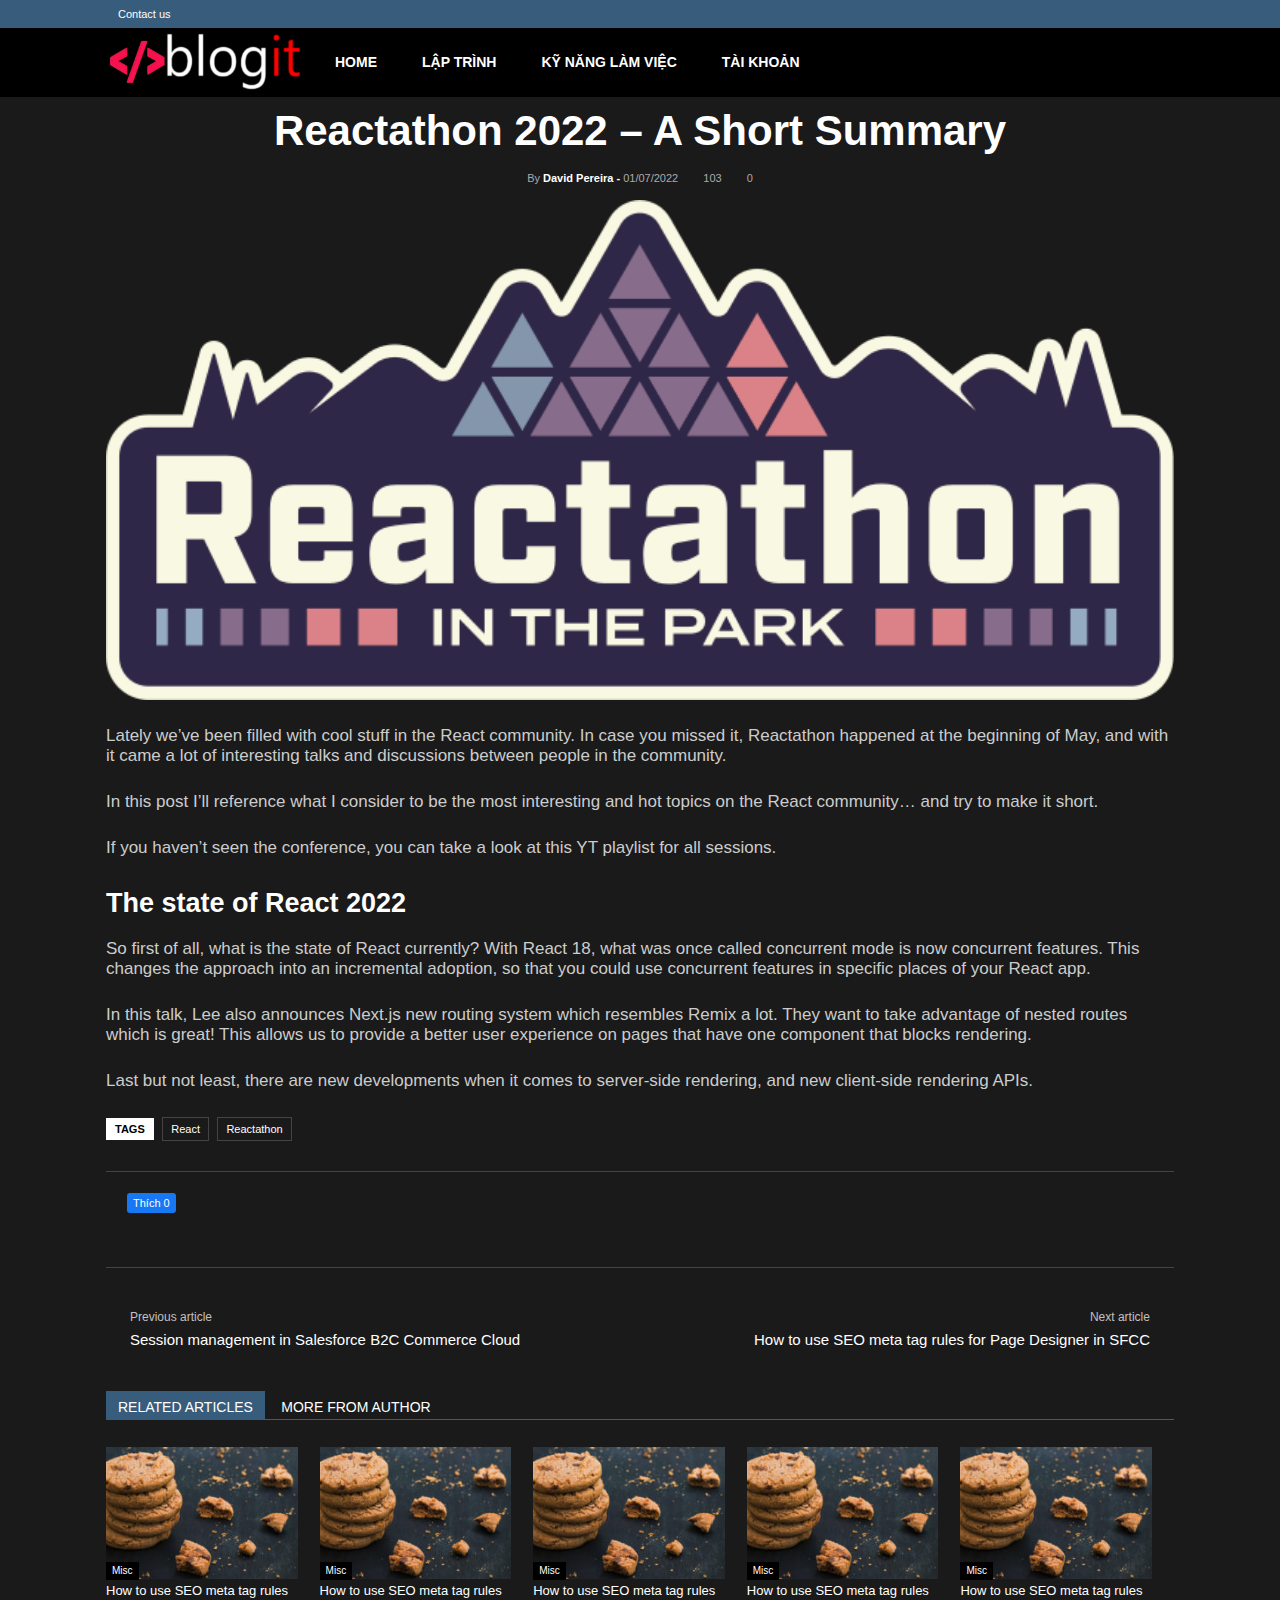
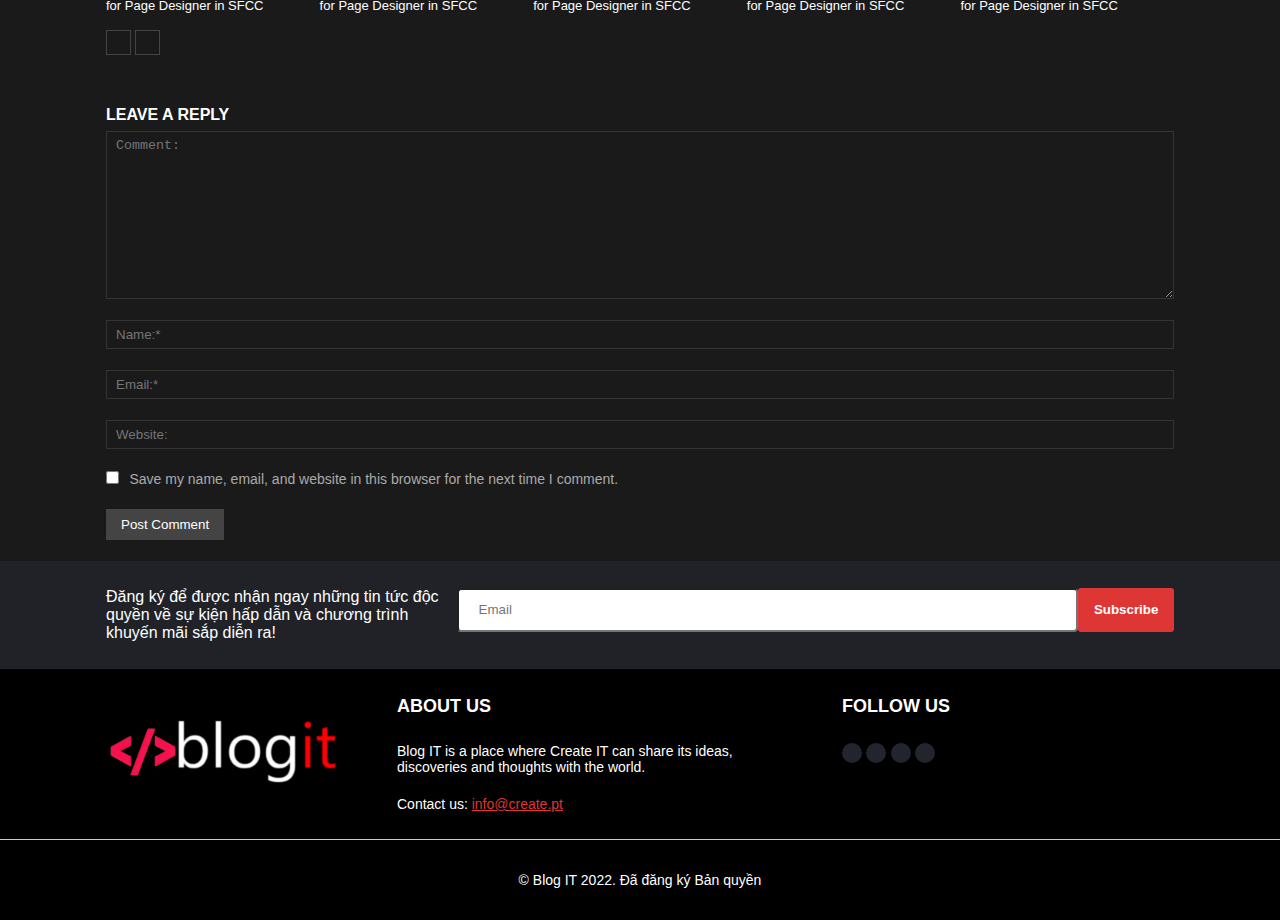
==== blog.html @ 90be347f "add tim kiem page" ====
<!DOCTYPE html>
<html lang="en">

<head>
    <meta charset="UTF-8">
    <meta http-equiv="X-UA-Compatible" content="IE=edge">
    <meta name="viewport" content="width=device-width, initial-scale=1.0">
    <link rel="stylesheet" href="https://cdnjs.cloudflare.com/ajax/libs/font-awesome/6.2.0/css/all.min.css"
        integrity="sha512-xh6O/CkQoPOWDdYTDqeRdPCVd1SpvCA9XXcUnZS2FmJNp1coAFzvtCN9BmamE+4aHK8yyUHUSCcJHgXloTyT2A=="
        crossorigin="anonymous" referrerpolicy="no-referrer" />
    <link rel="stylesheet" href="./assets/css/main.css">
    <link rel="stylesheet" href="./assets/css/blog.css">
    <link rel="shortcut icon" href="./assets/images/logo.ico" type="image/x-icon">
    <script defer src="./assets/js/main.js"></script>
    <title>Search</title>
</head>

<body id="body">
    <header id="header">
        <div class="header-top">
            <a class="header-top__link" href="/lienhe.html">Contact us</a>
            <div class="header-top-wrapper">
                <a href="#"><i class="header-top__link fa-brands fa-facebook"></i></a>
                <a href="#"><i class="header-top__link fa-brands fa-linkedin"></i></a>
                <a href="#"><i class="header-top__link fa-brands fa-twitter"></i></a>
                <a href="#"><i class="header-top__link fa-brands fa-youtube"></i></a>
            </div>
        </div>

        <div class="header__nav-wraper">
            <div class="header-brand">

            </div>
            <nav class="header__nav">
                <ul class="nav__list">
                    <a href="#"><img src="./assets/images/logo-blogit.jpg" alt="logo" width="195px" height="67px"
                            class="nav__img"></a>
                    <li class="nav__item"><a class="nav__item-link" href="/trangchu.html">HOME</a>
                    </li>
                    <li class="nav__item dropdown"><a class="nav__item-link" href="#">LẬP TRÌNH <span><i
                                    class="fa-solid fa-chevron-down"></i></span></a>
                        <ul class="nav__item-dropdown">
                            <li class="dropdown-item"><a href="#">Al Machine Learning</a></li>
                            <li class="dropdown-item"><a href="#">Frontend</a></li>
                            <li class="dropdown-item"><a href="#">Backend</a></li>
                            <li class="dropdown-item"><a href="#">Fullstack</a></li>
                        </ul>
                    </li>
                    <li class="nav__item dropdown"><a class="nav__item-link" href="#">KỸ NĂNG LÀM VIỆC <span><i
                                    class="fa-solid fa-chevron-down"></i></span></a>
                        <ul class="nav__item-dropdown">
                            <li class="dropdown-item"><a href="#">Kinh nghiệm phỏng vấn</a></li>
                            <li class="dropdown-item"><a href="#">Chuẩn hóa CV IT</a></li>
                            <li class="dropdown-item"><a href="#">Đàm phán lương thưởng</a></li>
                            <li class="dropdown-item"><a href="#">Cẩm nang tuyển dụng</a></li>
                        </ul>
                    </li>
                    <li class="nav__item dropdown"><a class="nav__item-link" href="#">TÀI KHOẢN <span><i
                                    class="fa-solid fa-chevron-down"></i></span></a>
                        <ul class="nav__item-dropdown">
                            <li class="dropdown-item"><a href="/dangnhap.html">Đăng nhập</a></li>
                            <li class="dropdown-item"><a href="/dangky.html">Đăng ký</a></li>
                        </ul>
                    </li>
                </ul>

                <button class="nav__btn-search" id="nav__btn-search"><i class="fa-solid fa-magnifying-glass"></i>
                    <div class="btn-search--click center" id="btn-search--click"><input type="text"><a
                            href="">Search</a></div>
                </button>
            </nav>
        </div>
    </header>
    <main id="main">
        <article id="article">
            <section class="section-content">
                <h1 class="section__heading--1">Reactathon 2022 – A Short Summary</h1>
                <div class="section-content-info">
                    <span>By <b>David Pereira - </b></span>
                    <span>01/07/2022 </span>
                    <span><i class="fa-solid fa-eye"></i>103 </span>
                    <span><i class="fa-regular fa-comment"></i> 0</span>
                </div>

                <img src="./assets/images/blog/reactathon-nav-logo.png" alt="" class="section-content__img">

                <p class="section__p">Lately we’ve been filled with cool stuff in the React community. In case you
                    missed it, Reactathon
                    happened at the beginning of May, and with it came a lot of interesting talks and discussions
                    between people in the community.</p>
                <p class="section__p">In this post I’ll reference what I consider to be the most interesting and hot
                    topics on the React
                    community… and try to make it short.</p>
                <p class="section__p">If you haven’t seen the conference, you can take a look at this YT playlist for
                    all sessions.</p>
                <h2 class="section__heading--2">The state of React 2022</h2>
                <p class="section__p">So first of all, what is the state of React currently? With React 18, what was
                    once called concurrent
                    mode is now concurrent features. This changes the approach into an incremental adoption, so that you
                    could use concurrent features in specific places of your React app.</p>
                <p class="section__p">In this talk, Lee also announces Next.js new routing system which resembles Remix
                    a lot. They want to
                    take advantage of nested routes which is great! This allows us to provide a better user experience
                    on pages that have one component that blocks rendering.</p>
                <p class="section__p">Last but not least, there are new developments when it comes to server-side
                    rendering, and new
                    client-side rendering APIs.</p>
                <div class="section-tags">
                    <span>TAGS</span>
                    <a href="#">React</a>
                    <a href="#">Reactathon</a>
                </div>

                <div class="section-socials">
                    <button class="section-socials__btn-like"><i class="fa-solid fa-thumbs-up"></i> Thích 0</button>
                    <div class="socials-wrapper">
                        <a style="background-color: #516eab;" href="#"><i class="fa-brands fa-facebook-f"></i></a>
                        <a style="background-color: #29c5f6;" href="#"><i class="fa-brands fa-twitter"></i></a>
                        <a style="background-color: #0266a0;" href="#"><i class="fa-brands fa-linkedin"></i></a>
                        <a style="background-color: #7bbf6a;" href="#"><i class="fa-brands fa-whatsapp"></i></a>
                    </div>
                </div>

                <div class="section-pre-next-article">
                    <div class="pre-article">
                        <p>Previous article</p>
                        <a href="#">Session management in Salesforce B2C Commerce Cloud</a>
                    </div>
                    <div class="next-article">
                        <p>Next article</p>
                        <a href="#">How to use SEO meta tag rules for Page Designer in SFCC</a>
                    </div>
                </div>
            </section>

            <section class="section-related">
                <div class="section-related-head">
                    <h4 class="section-related__heading section-related__heading--active ">RELATED ARTICLES</h4>
                    <h4 class="section-related__heading">MORE FROM AUTHOR</h4>
                </div>
                <div class="section-related-wrapper">
                    <a href="#" class="section-related__link">
                        <div class="section-related-img-wrapper">
                            <img src="./assets/images/blog/cookies-deaktivieren.jpg" alt="" height="" width="100%">
                            <span>Misc</span>
                        </div>
                        <p href="#">How to use SEO meta tag rules for Page Designer in SFCC</p>
                    </a>
                    <a href="#" class="section-related__link">
                        <div class="section-related-img-wrapper">
                            <img src="./assets/images/blog/cookies-deaktivieren.jpg" alt="" height="" width="100%">
                            <span>Misc</span>
                        </div>
                        <p href="#">How to use SEO meta tag rules for Page Designer in SFCC</p>
                    </a>
                    <a href="#" class="section-related__link">
                        <div class="section-related-img-wrapper">
                            <img src="./assets/images/blog/cookies-deaktivieren.jpg" alt="" height="" width="100%">
                            <span>Misc</span>
                        </div>
                        <p href="#">How to use SEO meta tag rules for Page Designer in SFCC</p>
                    </a>
                    <a href="#" class="section-related__link">
                        <div class="section-related-img-wrapper">
                            <img src="./assets/images/blog/cookies-deaktivieren.jpg" alt="" height="" width="100%">
                            <span>Misc</span>
                        </div>
                        <p href="#">How to use SEO meta tag rules for Page Designer in SFCC</p>
                    </a>
                    <a href="#" class="section-related__link">
                        <div class="section-related-img-wrapper">
                            <img src="./assets/images/blog/cookies-deaktivieren.jpg" alt="" height="" width="100%">
                            <span>Misc</span>
                        </div>
                        <p href="#">How to use SEO meta tag rules for Page Designer in SFCC</p>
                    </a>
                </div>
                <div class="section-related-btn-wrapper">
                    <button class="section-related__btn"><i class="fa-solid fa-chevron-left"></i></button>
                    <button class="section-related__btn"><i class="fa-solid fa-chevron-right"></i></button>
                </div>
            </section>

            <form method="post" action="" class="comment-form">

                <h3 class="comment__heading">LEAVE A REPLY</h3>
                <textarea class="comment__textarea" name="" id="" cols="45" rows="8" placeholder="Comment:"></textarea>
                <input type="text" class="comment__input" placeholder="Name:*" required>
                <input type="text" class="comment__input" placeholder="Email:*" required>
                <input type="text" class="comment__input" placeholder="Website:">

                <div class="comment-save-info">
                    <input type="checkbox" name="" id="">
                    <p>Save my name, email, and website in this browser for the next time I comment.</p>
                </div>

                <button class="comment__btn" type="submit">Post Comment</button>
                </div>


        </article>
    </main>
    <footer id="footer">
        <div class="footer-top-wrapper">
            <div class="footer-top">
                <p>Đăng ký để được nhận ngay những tin tức độc quyền về sự kiện hấp dẫn và chương trình khuyến mãi sắp
                    diễn
                    ra!</p>
                <form action="" class="footer-top__form">
                    <input type="email" class="footer-top__input" placeholder="Email">
                    <button type="submit" class="footer-top__btn">Subscribe</button>
                </form>

            </div>
        </div>
        <div class="footer-mid-wrapper">
            <div class="footer-mid">
                <div class="footer-mid__img">
                    <img src="./assets/images/logo-blogit.jpg" alt="logo">
                </div>
                <div class="footer-mid-about">
                    <h4>ABOUT US</h4>
                    <p>Blog IT is a place where Create IT can share its ideas, discoveries and thoughts with the world.
                    </p>
                    <p>Contact us: <a href="mailto:info@create.pt">info@create.pt</a></p>
                </div>
                <div class="footer-mid-follow">
                    <h4>FOLLOW US</h4>
                    <span><a href="#"><i class="fa-brands fa-facebook"></i></a></span>
                    <span><a href="#"><i class="fa-brands fa-linkedin"></i></a></span>
                    <span><a href="#"><i class="fa-brands fa-twitter"></i></a></span>
                    <span><a href="#"><i class="fa-brands fa-youtube"></i></a></span>
                </div>
            </div>
        </div>
        <div class="footer-bottom">
            <p>&copy; Blog IT 2022. Đã đăng ký Bản quyền</p>
        </div>

        <button id="footer__btn-top" class="footer__btn-top">
            <a href="#header"><i class="fa-solid fa-chevron-up"></i></a>

        </button>
    </footer>
    <!-- <script>
            const section_link = document.getElementsByClassName('section__link-animation')[0]
            section_link.addEventListener('mouseleave', () => {
                section_link.style.animation = 'zoomOutBackground ease-in-out 0.5s forwards'
            })
        </script> -->
</body>

</html>
---- assets/css/main.css ----
* {
    margin: 0;
    padding: 0;
    box-sizing: border-box;
}

body {
    display: grid;
    font-family: Verdana, Geneva, sans-serif;
}

.d-flex {
    display: flex;
}

.center {
    display: flex;
    justify-content: center;
    align-items: center;
}

/* Header */

#header {
    width: 100%;
    font-size: 11px;
    background-color: #385c7b;
}


.header-top {
    display: flex;
    width: 1068px;
    justify-content: space-between;
    margin-left: auto;
    margin-right: auto;

}

.header-top__link {
    text-decoration: none;
    color: #fff;
    padding: 8px 12px;
}

.header__nav-wraper {
    background-color: #000;
}

.header__nav {
    width: 1068px;
    margin-left: auto;
    margin-right: auto;
    display: flex;
    justify-content: space-between;
}

.nav__list {
    display: flex;
    align-items: center;
    color: #fff;
    list-style: none;
}

.nav__item {
    font-size: 14px;
    padding: 0 31px 0 14px;
    font-weight: 600;
}

.nav__list>li:first-of-type {
    margin-left: 20px;
}

.nav__item-link {
    display: inline-block;
    color: #fff;
    text-decoration: none;
    line-height: 67px;
}

.nav__item:hover {
    background-color: #e24a32;
}

.dropdown {
    /* width: auto; */
    position: relative;
}

.dropdown:hover .nav__item-dropdown {
    /* display: block; */
    visibility: visible;
}

.nav__item-dropdown {
    /* display: none; */
    visibility: hidden;
    position: absolute;
    list-style: none;
    background-color: #fff;
    /* background-color: #0a0a0a; */
    top: 100%;
    left: -12px;
    border-radius: 2px;
    padding: 12px 0;
    border: 1px solid hsla(0, 0%, 95%, .5);
    box-shadow: 0 1px 4px rgb(0 0 0 / 15%), 0 1px 2px rgb(0 0 0 / 15%);
    width: 18em;
    z-index: 1;
}

.dropdown-item {}

.dropdown-item a {
    padding: 10px 30px;
    display: block;
    line-height: 20px;
    font-size: 12px;
    color: #111;
    /* color: #fff; */
    text-decoration: none;
    font-weight: 450;
}


.dropdown-item:hover a {
    color: #e24a32;

}


/* .header-brand {
    display: inline;
} */

.nav__btn-search {
    background-color: #000;
    color: #fff;
    border: none;
    font-size: 16px;
    font-weight: 600;
    padding: 0 16px;
    position: relative;
}

.nav__btn-search:hover {
    cursor: pointer;
}

.btn-search--click {
    position: absolute;
    visibility: hidden;
    top: 100%;
    right: 0;
    width: 342px;
    background-color: #fff;
    height: 71px;
}

.btn-search--click::before {
    content: "";
    position: absolute;
    height: 3px;
    top: -3px;
    background-color: #e24a32;
    width: 100%;
    display: block;
}

.btn-search--click::after {
    content: "";
    display: block;
    position: absolute;
    border-width: 0 5.5px 6px 5.5px;
    border-color: transparent transparent #e24a32 transparent;
    border-style: solid;
    top: -9px;
    right: 18px;
}

.btn-search--click input {
    padding: 3px 9px;
    /* display: inline-block; */
    height: 32px;
    border: 1px solid #e1e1e1;
    outline: none;
    width: 235px;
}

.btn-search--click a {
    padding: 7px 15px 9px;
    display: inline-block;
    color: #fff;
    background-color: #222222;
    text-decoration: none;
    height: 32px;
    font-size: 14px;

}

@keyframes btn-search-animation-show {
    from {
        opacity: 0;
        transform: translateY(30%);
    }

    to {
        opacity: 1;
        transform: translateY(0);

    }
}

@keyframes btn-search-animation-hide {
    from {
        opacity: 1;
        /* transform: translateY(0); */

    }

    to {
        opacity: 0;
        transform: translateY(30%);
    }
}


/* Main */
#main {
    /* height: 1500px; */
    background-color: #1a1a1a;
}

/* Footer */

#footer {
    width: 100%;
}

.footer-top-wrapper {
    background-color: #202228;
}

.footer-top,
.footer-mid {
    margin-left: auto;
    color: #fff;
    margin-right: auto;
    width: 1068px;
    display: flex;
    padding: 27px 0;
}

.footer-top p {
    width: 50%;
}

.footer-top__form {
    width: 50%;
    padding: 0 15px;
}

.footer-top__input {
    padding: 0 20px;
    height: 44px;
    line-height: 44px;
    width: calc(100% - 144px);
    border-radius: 4px;
    outline: none;
}

.footer-top__btn {
    height: 44px;
    line-height: 44px;
    width: 130px;
    background-color: #de3535;
    border: none;
    border-radius: 3px;
    color: #fff;
    padding: 0 15px;
    font-weight: 600;
}

.footer-top__btn:hover {
    background-color: red;
}

.footer-mid-wrapper {
    background-color: #000;
    color: #fff;
}

.footer-mid {}

.footer-mid__img {
    width: 25%;
    margin-top: auto;
    margin-bottom: auto;
}

.footer-mid__img img {
    width: 231px;
    height: 75px;
}

.footer-mid-about {
    width: calc(100% - 25% - 33.3333334%);
    padding: 0 24px;
    font-size: 14px;
}

.footer-mid-about h4,
.footer-mid-follow h4 {
    margin-bottom: 26px;
    font-size: 18px;
}

.footer-mid-about p:last-child {
    padding-top: 21px;
}

.footer-mid-about a {
    color: #de3535;
}

.footer-mid-follow {
    width: 33.3333333%;
}

.footer-mid-follow {
    padding: 0 24px;

}

.footer-mid-follow a {
    display: inline-block;
    color: #fff;
    padding: 10px;
    background-color: #23252e;
    border-radius: 50%;
}

.footer-mid-follow a:hover {
    color: #4db2ec;
}

.footer-bottom {
    background-color: #000000;
    color: #fff;
    text-align: center;
}

.footer-bottom::before {
    content: "";
    height: 1px;
    width: 100%;
    background-color: #ccc;
    display: block;
}

.footer-bottom p {
    padding: 32px 0;
    font-size: 14px;
}

.footer__btn-top {
    position: fixed;
    bottom: 2px;
    right: 2px;
    height: 40px;
    width: 40px;
    background-color: #e24a32;
    border: none;
    cursor: pointer;
    visibility: hidden;
    /* animation: showBtnTop ease-in-out 5s; */
    border-radius: 2px;
}

@keyframes showBtnTop {
    from {
        bottom: -100%;
    }

    to {
        bottom: 2px;
    }
}

@keyframes hideBtnTop {
    from {
        bottom: 2px;
    }

    to {
        bottom: -100%;
    }
}

.footer__btn-top a {
    font-size: 25px;
    color: #fff;
    font-weight: 600;
}
---- assets/css/blog.css ----
#article {
    width: 1068px;
    margin-left: auto;
    margin-right: auto;
}

.section__heading--1 {
    font-size: 42px;
    padding: 10px 85px;
    margin-bottom: 7px;
    color: #fff;
    text-align: center;
}

.section-content-info {
    font-size: 11px;
    text-align: center;
    margin-bottom: 16px;
}

.section-content-info b {
    color: #fff;
}

.section-content-info span {
    color: #aaa;
}

.section-content-info span:nth-child(3),
.section-content-info span:nth-child(4) {
    margin-left: 22px;
}

.section-content__img {
    width: 100%;
    height: 500px;
    margin: 0 0 26px 0;
    display: block;
}

.section__p {
    font-size: 17px;
    color: #ccc;
    margin: 0 0 26px;
}

.section__heading--2 {
    margin: 30px 0 20px;
    font-size: 27px;
    color: #fff;
}

.section-tags {
    margin-bottom: 30px;
}

.section-tags span {
    font-size: 11px;
    padding: 5px 9px;
    color: #000;
    margin: 0 4px 0 0;
    background-color: #fff;
    font-weight: bold;
}

.section-tags a {
    display: inline-block;
    text-decoration: none;
    font-size: 11px;
    padding: 5px 8px;
    color: #fff;
    margin: 0 4px 0 0;
    border: 1px solid #444;
}

.section-tags a:hover {
    background-color: #385c7b;
}

.section-socials {
    padding: 21px;
    margin-bottom: 42px;
    border-width: 1px 0;
    border-color: #444;
    border-style: solid;
}

.section-socials__btn-like {
    border-radius: 3px;
    font-size: 11px;
    height: 20px;
    padding: 0 6px;
    color: #fff;
    background: #1877f2;
    border: none;
}

.section-socials__btn-like:hover {
    cursor: pointer;
}

.socials-wrapper {
    margin-top: 15px;
}

.socials-wrapper a {
    display: inline-block;
    width: 40px;
    line-height: 40px;
    padding: 0 13px;
    color: #fff;
    border-radius: 2px;
    text-align: center;
}


.section-pre-next-article {
    display: flex;
}

.pre-article,
.next-article {
    width: 49.999%;
    padding: 0 24px;
    color: #c1c1c1;
}

.next-article {
    text-align: end;
}

.section-pre-next-article a {
    display: block;
    text-decoration: none;
    color: #fff;
    font-size: 15px;
    margin-bottom: 43px;
}

.section-pre-next-article a:hover,
.section-related__link:hover p {
    color: #f9c100
}

.section-pre-next-article p {
    font-size: 12px;
    margin-bottom: 7px;
}

.section-related {
    margin: 0 0 48px;
}

.section-related-head {
    border-bottom: 1px solid #385c7b;
    margin: 0 0 27px;
}

.section-related__heading {
    display: inline-block;
    font-size: 14px;
    padding: 9px 12px 5px;
    color: #fff;
    font-weight: 400;
    line-height: 1;
}

.section-related__heading:hover {
    cursor: pointer;
}

.section-related__heading--active {
    background-color: #385c7b;
}

.section-related-wrapper {
    display: flex;
}

.section-related__link {
    width: 19.9998%;
    display: block;
    padding: 0 22px 0 0;
    color: #fff;
    text-decoration: none;
}

.section-related-img-wrapper {
    position: relative;
}

.section-related__link img {}

.section-related__link span {
    font-size: 10px;
    position: absolute;
    z-index: 1;
    left: 0;
    bottom: 2%;
    background-color: #000;
    padding: 3px 6px 4px;
}

.section-related__link p {
    font-size: 13px;
    margin: 0 0 17px;
}

.section-related__btn {
    height: 25px;
    width: 25px;
    border: 1px solid #444;
    background-color: inherit;
    color: #b7b7b7;
    font-size: 7px;
}



.section-related__btn:hover {
    background-color: #385c7b;
    cursor: pointer;
}

/* Comment */

.comment__heading {
    color: #fff;
    font-size: 16px;
    margin: 10px 0 7px;
}

.comment__textarea {
    height: 168px;
}

.comment__textarea,
.comment__input {
    display: block;
    padding: 6px 9px;
    width: 100%;
    background-color: inherit;
    margin: 0 0 21px;
    border: 1px solid #333;
}

.comment__input:focus {
    border: 1px solid rgb(225, 225, 225);
}

.comment__input {
    outline: none;
}


.comment-save-info {
    margin: 0 0 21px;
}

.comment-save-info p {
    display: inline-block;
    color: #aaa;
    margin-left: 6px;
    font-size: 14px;
}

.comment__btn {
    padding: 8px 15px;
    background-color: #444;
    color: #fff;
    border: none;
    margin: 0 0 21px;

}
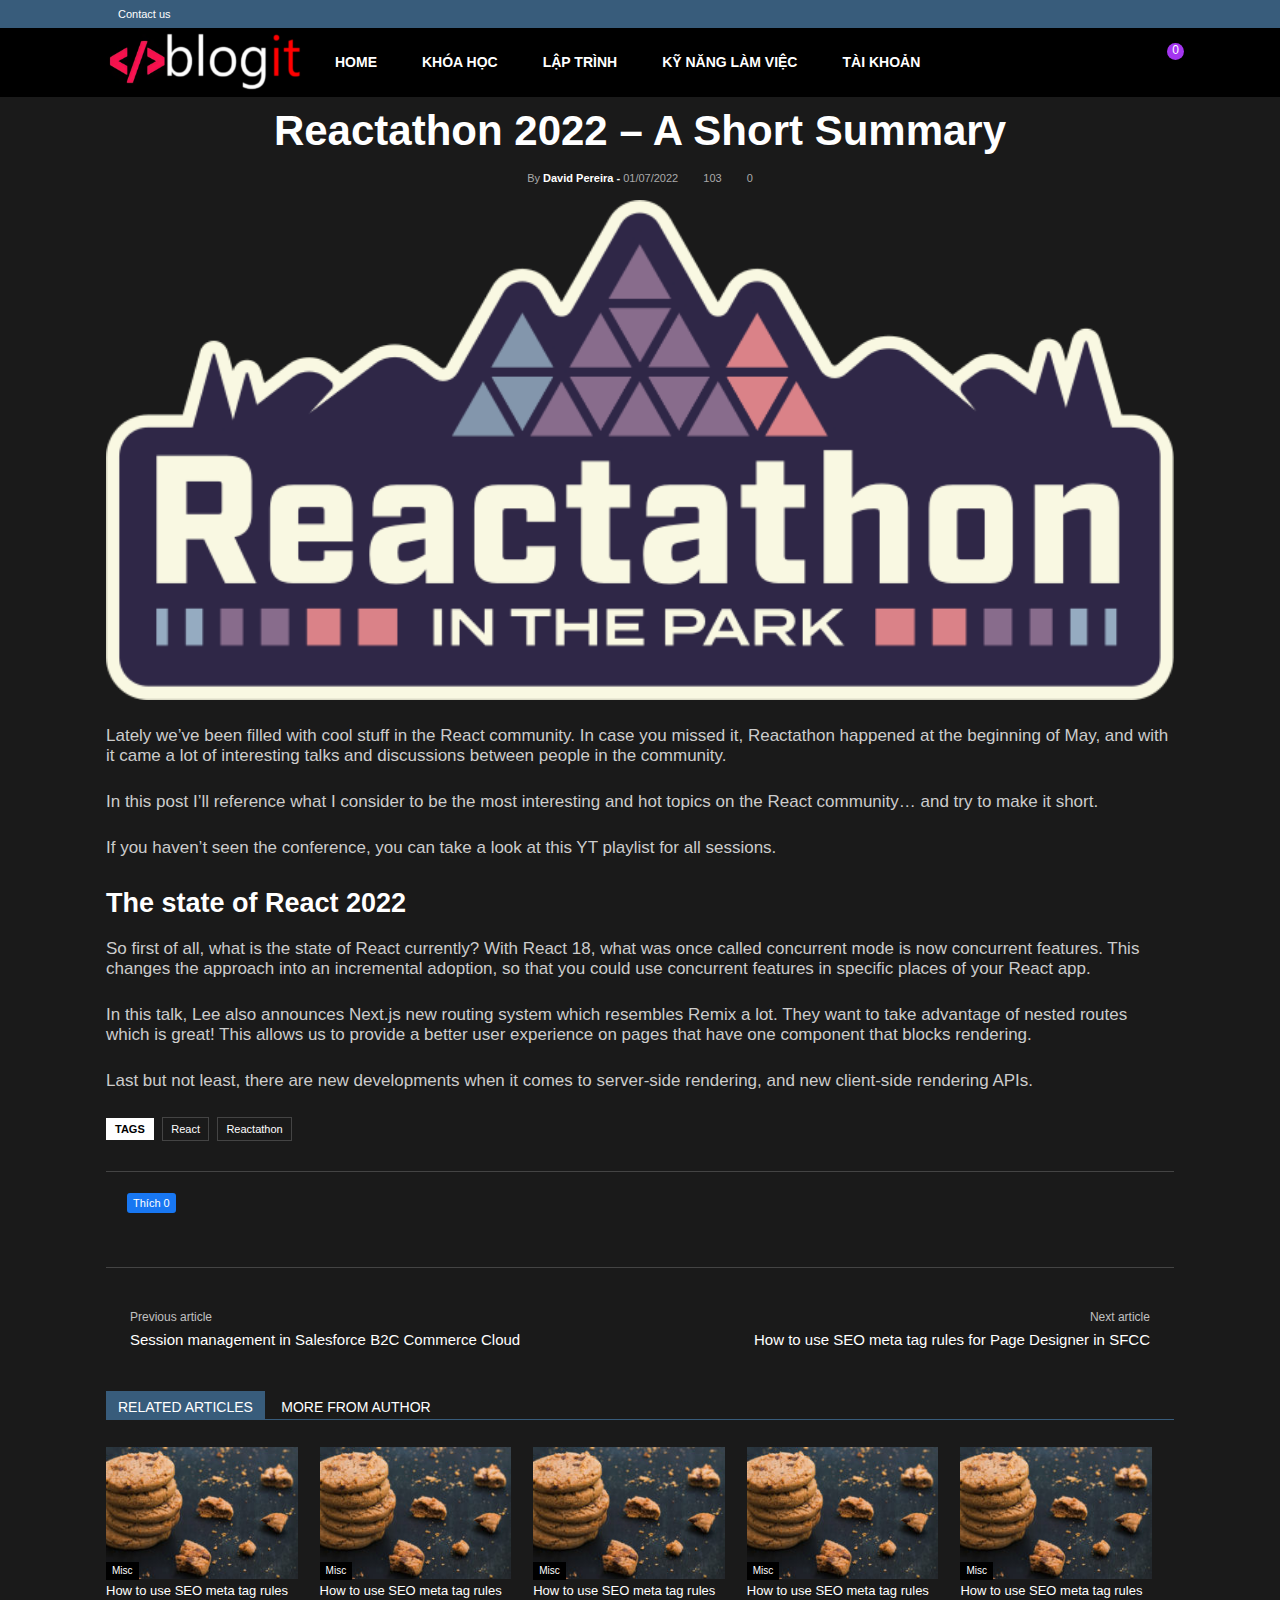
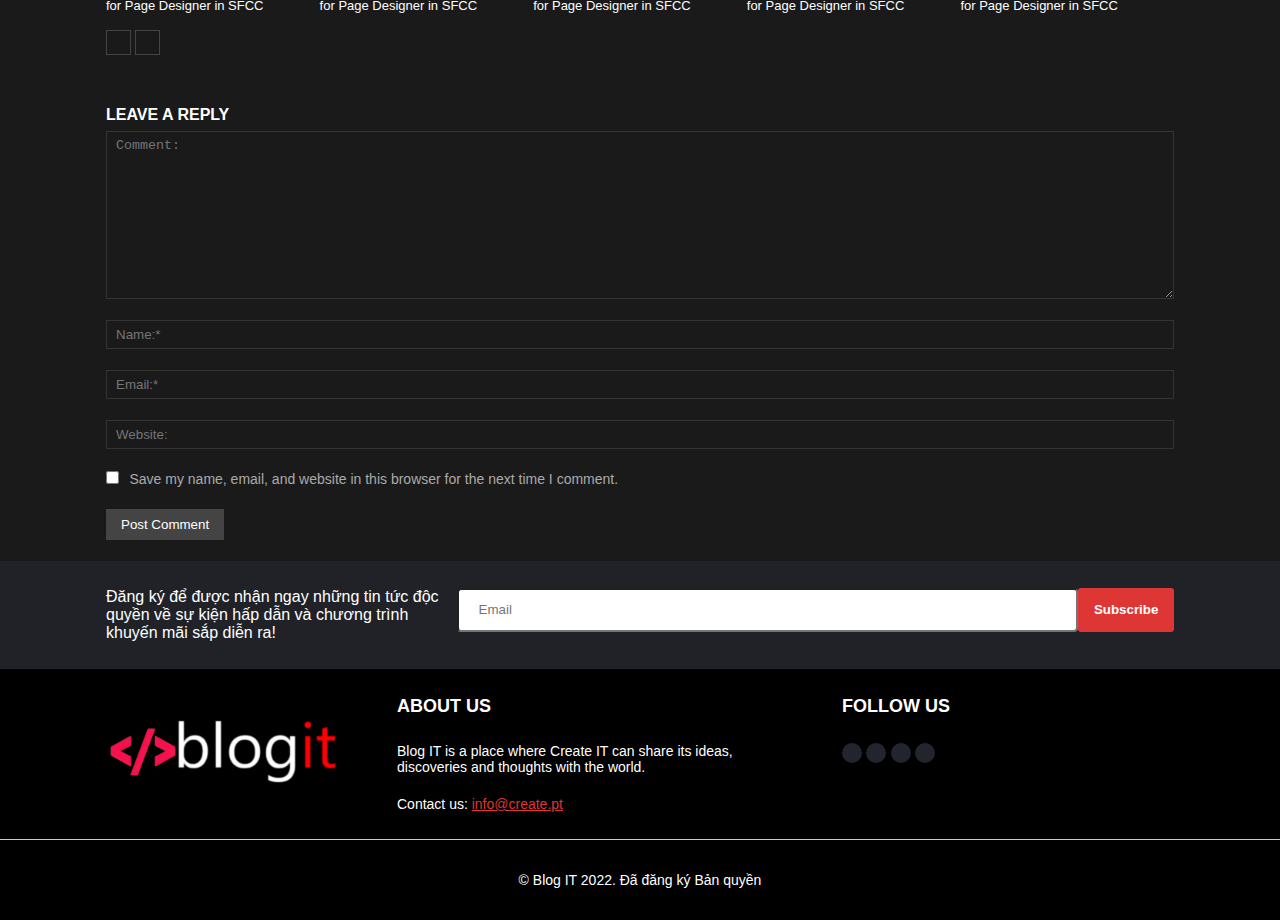
==== commit f1045f89: "add courses + cart page" ====
--- a/blog.html
+++ b/blog.html
@@ -36,6 +36,7 @@
                     <a href="#"><img src="./assets/images/logo-blogit.jpg" alt="logo" width="195px" height="67px"
                             class="nav__img"></a>
                     <li class="nav__item"><a class="nav__item-link" href="/trangchu.html">HOME</a>
+                    <li class="nav__item"><a class="nav__item-link" href="/khoahoc.html">KHÓA HỌC</a>
                     </li>
                     <li class="nav__item dropdown"><a class="nav__item-link" href="#">LẬP TRÌNH <span><i
                                     class="fa-solid fa-chevron-down"></i></span></a>
@@ -64,10 +65,17 @@
                     </li>
                 </ul>
 
-                <button class="nav__btn-search" id="nav__btn-search"><i class="fa-solid fa-magnifying-glass"></i>
-                    <div class="btn-search--click center" id="btn-search--click"><input type="text"><a
-                            href="">Search</a></div>
-                </button>
+                <div class="nav-wrapper-right center">
+                    <button class="nav__btn-search" id="nav__btn-search"><i class="fa-solid fa-magnifying-glass"></i>
+                        <div class="btn-search--click center" id="btn-search--click"><input type="text"><a
+                                href="/timkiem.html">Search</a></div>
+                    </button>
+
+                    <button onclick="linkToCart()" class="nav__btn-cart">
+                        <i class="fa-solid fa-cart-shopping"></i>
+                        <span id="btn-cart-number">0</span>
+                    </button>
+                </div>
             </nav>
         </div>
     </header>
@@ -206,9 +214,10 @@
                 <p>Đăng ký để được nhận ngay những tin tức độc quyền về sự kiện hấp dẫn và chương trình khuyến mãi sắp
                     diễn
                     ra!</p>
-                <form action="" class="footer-top__form">
-                    <input type="email" class="footer-top__input" placeholder="Email">
-                    <button type="submit" class="footer-top__btn">Subscribe</button>
+                <form action="" class="footer-top__form" id="footer-top__form">
+                    <input type="text" class="footer-top__input" id="footer-top__input" placeholder="Email">
+                    <button type="submit" class="footer-top__btn" id="footer-top__btn">Subscribe</button>
+                    <p class="footer-top__p" id="footer-top__p">Vui lòng điền đầy đủ thông tin</p>
                 </form>
 
             </div>
--- a/assets/css/main.css
+++ b/assets/css/main.css
@@ -1,3 +1,5 @@
+@import url('https://fonts.googleapis.com/css2?family=Poppins:ital,wght@0,200;0,300;0,400;0,500;1,200;1,300;1,400&display=swap');
+
 * {
     margin: 0;
     padding: 0;
@@ -7,6 +9,7 @@
 body {
     display: grid;
     font-family: Verdana, Geneva, sans-serif;
+    /* font-family: "Poppins"; */
 }
 
 .d-flex {
@@ -138,10 +141,11 @@
     background-color: #000;
     color: #fff;
     border: none;
-    font-size: 16px;
+    font-size: 20px;
     font-weight: 600;
     padding: 0 16px;
     position: relative;
+    height: 100%;
 }
 
 .nav__btn-search:hover {
@@ -156,6 +160,7 @@
     width: 342px;
     background-color: #fff;
     height: 71px;
+    z-index: 1;
 }
 
 .btn-search--click::before {
@@ -212,6 +217,7 @@
     }
 }
 
+
 @keyframes btn-search-animation-hide {
     from {
         opacity: 1;
@@ -223,6 +229,32 @@
         opacity: 0;
         transform: translateY(30%);
     }
+}
+
+.nav__btn-cart {
+    height: 100%;
+    font-size: 20px;
+    background-color: inherit;
+    color: #fff;
+    border: none;
+    outline: none;
+    position: relative;
+}
+
+.nav__btn-cart span {
+    position: absolute;
+    color: #fff;
+    background-color: rgb(164, 53, 240);
+    top: 15px;
+    height: 17px;
+    width: 17px;
+    border-radius: 50%;
+    font-size: 12px;
+    right: -10px;
+}
+
+.nav__btn-cart:hover {
+    cursor: pointer;
 }
 
 
@@ -284,6 +316,13 @@
 
 .footer-top__btn:hover {
     background-color: red;
+}
+
+.footer-top__p {
+    margin: 15px auto;
+    /* visibility: hidden;
+     */
+    display: none;
 }
 
 .footer-mid-wrapper {
--- a/assets/css/blog.css
+++ b/assets/css/blog.css
@@ -236,6 +236,7 @@
 
 .comment__textarea,
 .comment__input {
+    color: #fff;
     display: block;
     padding: 6px 9px;
     width: 100%;
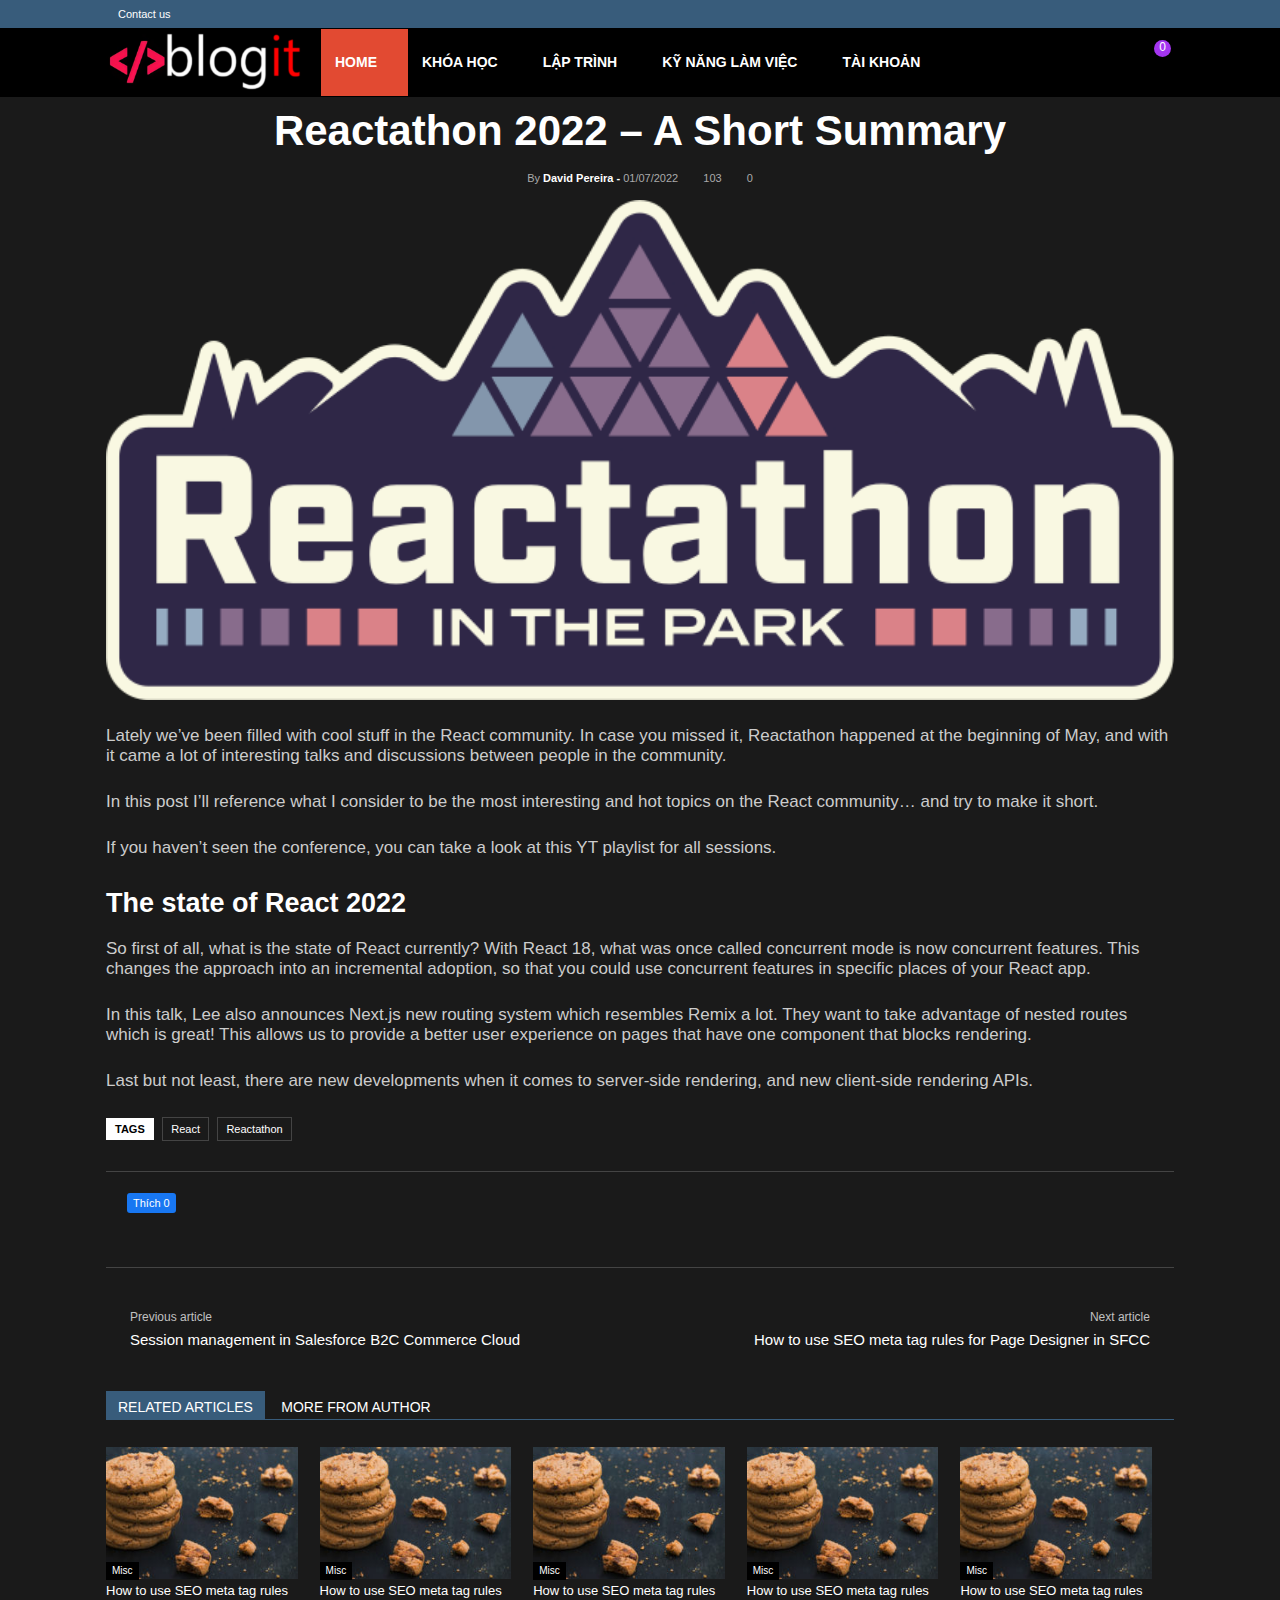
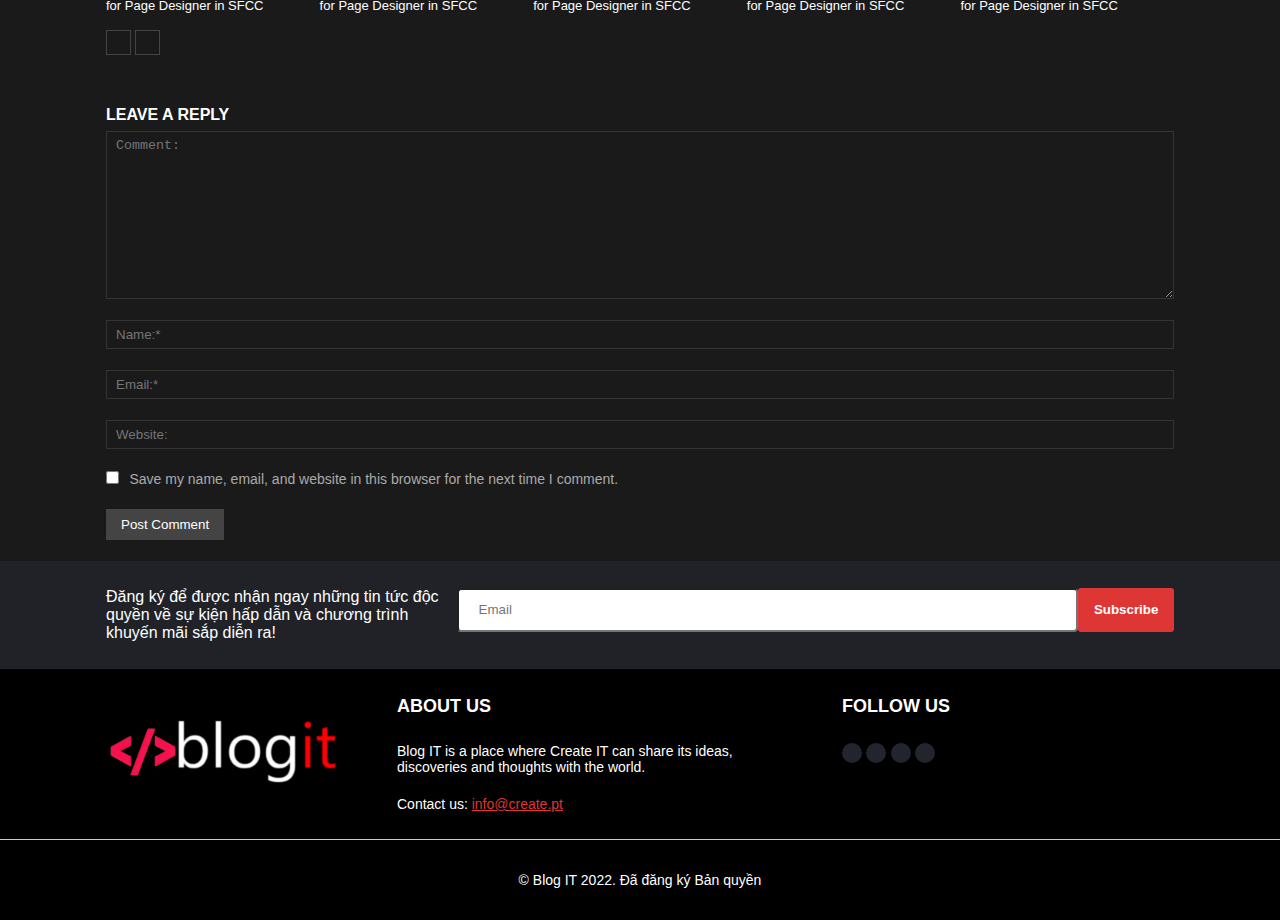
==== commit 3929c7b6: "resp other page + fix header" ====
--- a/blog.html
+++ b/blog.html
@@ -10,12 +10,61 @@
         crossorigin="anonymous" referrerpolicy="no-referrer" />
     <link rel="stylesheet" href="./assets/css/main.css">
     <link rel="stylesheet" href="./assets/css/blog.css">
+    <link rel="stylesheet" href="./assets/css/responsive.css">
     <link rel="shortcut icon" href="./assets/images/logo.ico" type="image/x-icon">
     <script defer src="./assets/js/main.js"></script>
     <title>Search</title>
 </head>
 
 <body id="body">
+    <div class="mobile-nav">
+        <div class="div-mobile-socials-wrapper">
+            <div class="mobile-menu-socials">
+                <a href="#"><i class="fa-brands fa-facebook-f"></i></a>
+                <a href="#"><i class="fa-brands fa-linkedin-in"></i></a>
+                <a href="#"><i class="fa-brands fa-twitter"></i></a>
+                <a href="#"><i class="fa-brands fa-youtube"></i></a>
+            </div>
+            <div class="mobile-close"><i class="fa-solid fa-xmark"></i></div>
+        </div>
+
+        <div class="mobile-content">
+            <ul class="mobile-list">
+                <li class="mobile-item"><a href="/trangchu.html">Home</a></li>
+                <li class="mobile-item"><a href="/khoahoc.html">Khoá Học</a></li>
+                <li class="mobile-item">
+                    <a href="#">Lập Trình <span onclick="showSubMenu(1)"><i
+                                class="fa-solid fa-chevron-right"></i></span></i></a>
+                    <ul class="mobile-sub-menu mobile-sub-menu--1">
+                        <li class="mobile-sub-item"><a href="#">Al Machine Learning</a></li>
+                        <li class="mobile-sub-item"><a href="#">Frontend</a></li>
+                        <li class="mobile-sub-item"><a href="#">Backend</a></li>
+                        <li class="mobile-sub-item"><a href="#">Fullstack</a></li>
+                    </ul>
+                </li>
+                <li class="mobile-item">
+
+                    <a href="#">Kỹ Năng Làm Việc <span onclick="showSubMenu(2)"><i
+                                class="fa-solid fa-chevron-right"></i></span></i></a>
+                    <ul class="mobile-sub-menu mobile-sub-menu--2">
+                        <li class="mobile-sub-item"><a href="#">Kinh nghiêm phỏng vấn</a></li>
+                        <li class="mobile-sub-item"><a href="#">Chuẩn hóa DV IT</a></li>
+                        <li class="mobile-sub-item"><a href="#">Đàm phán lương thưởng</a></li>
+                        <li class="mobile-sub-item"><a href="#">Cẩm nang tuyển dụng</a></li>
+                    </ul>
+                </li>
+                <li class="mobile-item">
+                    <a href="#">Tài Khoản <span onclick="showSubMenu(3)"><i
+                                class="fa-solid fa-chevron-right"></i></span></i></a>
+
+                    <ul class="mobile-sub-menu mobile-sub-menu--3">
+                        <li class="mobile-sub-item"><a href="dangnhap.html">Đăng nhập</a></li>
+                        <li class="mobile-sub-item"><a href="dangky.html">Đăng ký</a></li>
+                    </ul>
+                </li>
+            </ul>
+        </div>
+    </div>
     <header id="header">
         <div class="header-top">
             <a class="header-top__link" href="/lienhe.html">Contact us</a>
@@ -32,10 +81,14 @@
 
             </div>
             <nav class="header__nav">
+                <button class="nav__btn-menu"><i class="fa-solid fa-bars"></i></button>
+                <!-- <input type="checkbox" id="mobile-menu" class="nav__input"> -->
+                <!-- <label class="mobile-nav-label" for="mobile-menu"><i class="fa-solid fa-bars"></i></label> -->
                 <ul class="nav__list">
                     <a href="#"><img src="./assets/images/logo-blogit.jpg" alt="logo" width="195px" height="67px"
                             class="nav__img"></a>
-                    <li class="nav__item"><a class="nav__item-link" href="/trangchu.html">HOME</a>
+                    <li class="nav__item" style="background: #e24a32;"><a class="nav__item-link"
+                            href="/trangchu.html">HOME</a>
                     <li class="nav__item"><a class="nav__item-link" href="/khoahoc.html">KHÓA HỌC</a>
                     </li>
                     <li class="nav__item dropdown"><a class="nav__item-link" href="#">LẬP TRÌNH <span><i
--- a/assets/css/main.css
+++ b/assets/css/main.css
@@ -7,6 +7,7 @@
 }
 
 body {
+    background: #000;
     display: grid;
     font-family: Verdana, Geneva, sans-serif;
     /* font-family: "Poppins"; */
@@ -22,12 +23,24 @@
     align-items: center;
 }
 
+/* Mobile */
+.mobile-nav {
+    display: none;
+}
+
+.nav__btn-menu {
+    display: none;
+}
+
 /* Header */
 
 #header {
+    transition: 0.4s ease;
+    transform: scale(1);
     width: 100%;
     font-size: 11px;
     background-color: #385c7b;
+    z-index: 1;
 }
 
 
@@ -46,6 +59,10 @@
     padding: 8px 12px;
 }
 
+.header-top__link:hover {
+    color: #e24a32;
+}
+
 .header__nav-wraper {
     background-color: #000;
 }
@@ -58,11 +75,16 @@
     justify-content: space-between;
 }
 
+.nav__input {
+    display: none;
+}
+
 .nav__list {
     display: flex;
     align-items: center;
     color: #fff;
     list-style: none;
+    margin-bottom: 0;
 }
 
 .nav__item {
@@ -143,7 +165,7 @@
     border: none;
     font-size: 20px;
     font-weight: 600;
-    padding: 0 16px;
+    padding: 0 10px;
     position: relative;
     height: 100%;
 }
@@ -228,6 +250,8 @@
     to {
         opacity: 0;
         transform: translateY(30%);
+        /* visibility: hidden;
+        display: none; */
     }
 }
 
@@ -239,18 +263,19 @@
     border: none;
     outline: none;
     position: relative;
+    padding: 0 10px;
 }
 
 .nav__btn-cart span {
     position: absolute;
     color: #fff;
     background-color: rgb(164, 53, 240);
-    top: 15px;
+    top: 12px;
     height: 17px;
     width: 17px;
     border-radius: 50%;
     font-size: 12px;
-    right: -10px;
+    right: 3px;
 }
 
 .nav__btn-cart:hover {
@@ -260,13 +285,18 @@
 
 /* Main */
 #main {
+    transition: 0.4s ease;
+    transform: scale(1);
     /* height: 1500px; */
     background-color: #1a1a1a;
+    /* z-index: -1; */
 }
 
 /* Footer */
 
 #footer {
+    transition: 0.4s ease;
+    transform: scale(1);
     width: 100%;
 }
 
--- a/assets/css/blog.css
+++ b/assets/css/blog.css
@@ -189,7 +189,6 @@
     position: relative;
 }
 
-.section-related__link img {}
 
 .section-related__link span {
     font-size: 10px;
--- a/assets/css/responsive.css
+++ b/assets/css/responsive.css
@@ -0,0 +1,488 @@
+/* Ho Thanh Liem */
+/* Tablet */
+@media (min-width: 768px) and (max-width: 1024px) {
+
+    #article,
+    .header-top,
+    .header__nav,
+    .footer-top,
+    .footer-mid {
+        width: 980px;
+    }
+
+
+    /* Nav */
+    .nav__img {
+        width: 180px;
+        height: 64px;
+    }
+
+    .nav__list {
+        padding-left: 0;
+    }
+
+    .main-wrapper {
+        width: 980px;
+    }
+
+    .main-container {
+        width: 980px;
+    }
+
+    /* Btn left right */
+    .section-featured-courses__btn--left {
+        left: -15px;
+    }
+
+    .section-featured-courses__btn--right {
+        right: -15px;
+    }
+
+
+    /* Cart */
+    .cart-container {
+        width: 980px;
+    }
+
+    /* Footer */
+    .footer-mid__img img {
+        width: 215px;
+        height: 70px;
+    }
+
+}
+
+/* Mobile */
+@media (max-width: 767px) {
+
+
+    #article,
+    .header__nav,
+    .footer-top,
+    .footer-mid {
+        width: 100%;
+    }
+
+    /* Nav */
+
+    .nav__btn-menu {
+        display: block;
+        border: none;
+        outline: none;
+        padding: 0 12px;
+        font-size: 32px;
+        background: inherit;
+        color: #fff;
+    }
+
+    .nav__item,
+    .header-top {
+        display: none;
+    }
+
+    .nav__img {
+        width: 150px;
+        height: 50px;
+        margin: 0 0 0 24px;
+    }
+
+    .nav__btn-cart span {
+        top: 7px;
+        height: 13px;
+        width: 14px;
+        font-size: 11px;
+        right: 0px;
+
+    }
+
+    .nav__btn-search {
+        padding: 0 10px;
+    }
+
+    .nav__btn-cart {
+        padding: 0 10px;
+        margin-right: 4px;
+    }
+
+    .nav__input {
+        display: block;
+        margin: 0 16px;
+    }
+
+
+    /* Main */
+    .section-newest {
+        display: block;
+    }
+
+    .section-newest__link {
+        display: block;
+        width: 100%;
+        text-align: start;
+        height: 360px;
+        background-size: auto !important;
+        margin-bottom: 16px;
+    }
+
+    .section-main,
+    .section-other {
+        display: block;
+        padding: 0 20px;
+    }
+
+    .section-new {
+        padding: 0 20px;
+    }
+
+    .section-new__row {
+        width: 100%;
+        display: block;
+    }
+
+    .section-new__link {
+        width: 100%;
+        display: flex;
+        padding: 0;
+        margin-bottom: 26px;
+    }
+
+    .section-new__link img {
+        height: 70px;
+        width: 100px;
+        margin-right: 12px;
+    }
+
+
+    .section-main-item {
+        width: 100%;
+    }
+
+    .section-other--left {
+        display: block;
+        margin-bottom: 24px;
+    }
+
+    .section-other--right,
+    .section-other--left {
+        padding: 0;
+    }
+
+    /* Footer */
+    .footer-top,
+    .footer-mid,
+    .footer-bottom {
+        display: block;
+        padding: 0 20px;
+        text-align: center;
+    }
+
+    .footer-mid {}
+
+    .footer-top p {
+        width: 100%;
+        margin: 12px 0;
+
+    }
+
+    .footer-top__form {
+        width: 100%;
+        padding: 0 15px 20px;
+    }
+
+    .footer-mid__img,
+    .footer-mid-about,
+    .footer-mid-follow {
+        width: 100%;
+    }
+
+    .footer-mid__img {
+        margin: 50px 0;
+    }
+
+    .footer-mid__img img {
+        width: 260px;
+        height: 85px;
+    }
+
+
+    .footer-mid-about p:last-child {
+        margin-bottom: 50px;
+    }
+
+    .footer-mid-follow {
+        margin-bottom: 50px;
+    }
+
+    .footer-bottom p {
+        padding: 12px 0;
+    }
+
+    .footer__btn-top {
+        right: 30px;
+    }
+
+    .section-newest__link-content {}
+
+    .section-newest__link-content h3 {
+        font-size: 22px;
+    }
+
+    .section-newest__link-content h4 {
+        margin-bottom: 11px;
+    }
+
+    /* Mobile nav */
+
+    /* #mobile-menu {
+        visibility: hidden;
+    } */
+
+
+    /* #mobile-menu:checked .mobile-nav {
+        transform: translateX(0);
+    } */
+
+    .mobile-nav {
+        display: block;
+        position: fixed;
+        top: 0;
+        left: 0;
+        height: 100vh;
+        width: 100vw;
+        /* background: rgba(56, 92, 123, 0.7); */
+        background: rgba(0, 0, 0, 0.6);
+        z-index: 999;
+        transform: translateX(-100%);
+        transition: 0.4s ease;
+        overflow: hidden;
+    }
+
+    .mobile-nav-label {
+        font-size: 36px;
+        position: absolute;
+        color: #fff;
+        top: 8px;
+        left: 10px;
+        padding: 0 8px;
+    }
+
+    .div-mobile-socials-wrapper {
+        display: flex;
+        justify-content: space-between;
+        align-items: center;
+    }
+
+    .mobile-menu-socials {
+        padding-left: 20px;
+    }
+
+    .mobile-menu-socials a {
+        display: inline-block;
+        height: 40px;
+        width: 40px;
+        color: #fff;
+        line-height: 2.5;
+        font-size: 16px;
+        margin: 0 3px 0 0;
+    }
+
+    .mobile-close {
+        height: 70px;
+        width: 70px;
+        font-size: 32px;
+        color: #fff;
+        line-height: 70px;
+        text-align: center;
+    }
+
+    .mobile-content {
+        padding: 20px 20px 0;
+    }
+
+    .mobile-list,
+    .mobile-sub-menu {
+        list-style: none;
+    }
+
+    .mobile-sub-menu {
+        display: none;
+        overflow: hidden;
+        -webkit-transition: max-height 0.5s cubic-bezier(0.77, 0, 0.175, 1), opacity 0.5s cubic-bezier(0.77, 0, 0.175, 1);
+        transition: max-height 0.5s cubic-bezier(0.77, 0, 0.175, 1), opacity 0.5s cubic-bezier(0.77, 0, 0.175, 1);
+    }
+
+    .mobile-item {
+        color: #fff;
+
+    }
+
+    .mobile-item span {
+        padding: 5px 8px;
+        float: right;
+        transition: 0.4s ease;
+        transform: rotateZ(0deg);
+    }
+
+    .mobile-item i {}
+
+    .mobile-item a {
+        padding: 12px 30px 12px 12px;
+        display: block;
+        color: #fff;
+        font-size: 21px;
+        text-decoration: none;
+        font-weight: 600;
+    }
+
+    .mobile-sub-menu a {
+        display: block;
+        font-size: 16px;
+        padding: 9px 26px 9px 36px;
+    }
+
+    /* #sub-menu-1:checked .mobile-sub-menu--1 {
+        display: block;
+    } */
+
+    @keyframes showSubMenu {
+        from {
+            max-height: 0;
+            opacity: 0;
+        }
+
+        to {
+            opacity: 1;
+            max-height: 2000px;
+        }
+    }
+
+    @keyframes hideSubMenu {
+        from {
+            opacity: 1;
+            max-height: 2000px;
+        }
+
+        to {
+            max-height: 0;
+            opacity: 0;
+            visibility: hidden;
+            display: none;
+        }
+    }
+
+    /* Khoa hoc */
+    .section-featured-courses {
+        display: none;
+    }
+
+    .section-card {
+        width: unset;
+    }
+
+    .main-courses {
+        margin-left: 15px;
+    }
+
+    .courses__heading-3 {
+        margin-left: 15px;
+    }
+
+    /* Cart */
+    .cart-wrapper {
+        flex-direction: column;
+    }
+
+    .cart-container {
+        /* margin: 0 15px; */
+    }
+
+    .cart__img {
+        height: 50px;
+        width: 50px;
+    }
+
+    .cart-container,
+    .cart-courses,
+    .cart-checkout {
+        width: 100%;
+    }
+
+    .cart-checkout {
+        margin: 0;
+    }
+
+
+    /* Phi Ngoc Tai */
+    /* trang liên hệ của mobile */
+    .main-wrapper {
+        font-size: 11px;
+        margin: 10px;
+        display: block;
+        width: auto;
+    }
+
+    .main--left,
+    .main--right {
+        width: 100%;
+    }
+
+    .main--right h2 {
+        margin: 30px 0 10px;
+        font-size: 25px;
+    }
+
+    .main--left h2 {
+        font-size: 25px;
+    }
+
+
+    /* trang đăng nhập mobile */
+    .main__fieldset {
+        width: 100%;
+        /* padding: 0 15px;
+        margin: 50px auto 150px; */
+    }
+
+    .main--resp {
+        padding: 0 15px;
+    }
+
+    main__fieldset--reg #main--dangnhap {
+        padding: 0px;
+    }
+
+    /* trang đăng kí */
+
+    .form-wrapper--resp {
+        display: block;
+    }
+
+    /* trang tìm kiếm */
+
+    .main-search__heading--1 {
+        font-size: 24px;
+    }
+
+    .link-content__heading--3 {
+        font-size: 17px;
+    }
+
+    .link-content__heading--sub {
+        display: none;
+    }
+
+    .link__img--resp {
+        height: 80px;
+        width: 80px;
+    }
+
+    .main-container {
+        width: 100%;
+
+    }
+
+    .main--timkiem {
+        padding: 0;
+        margin: 5px;
+    }
+}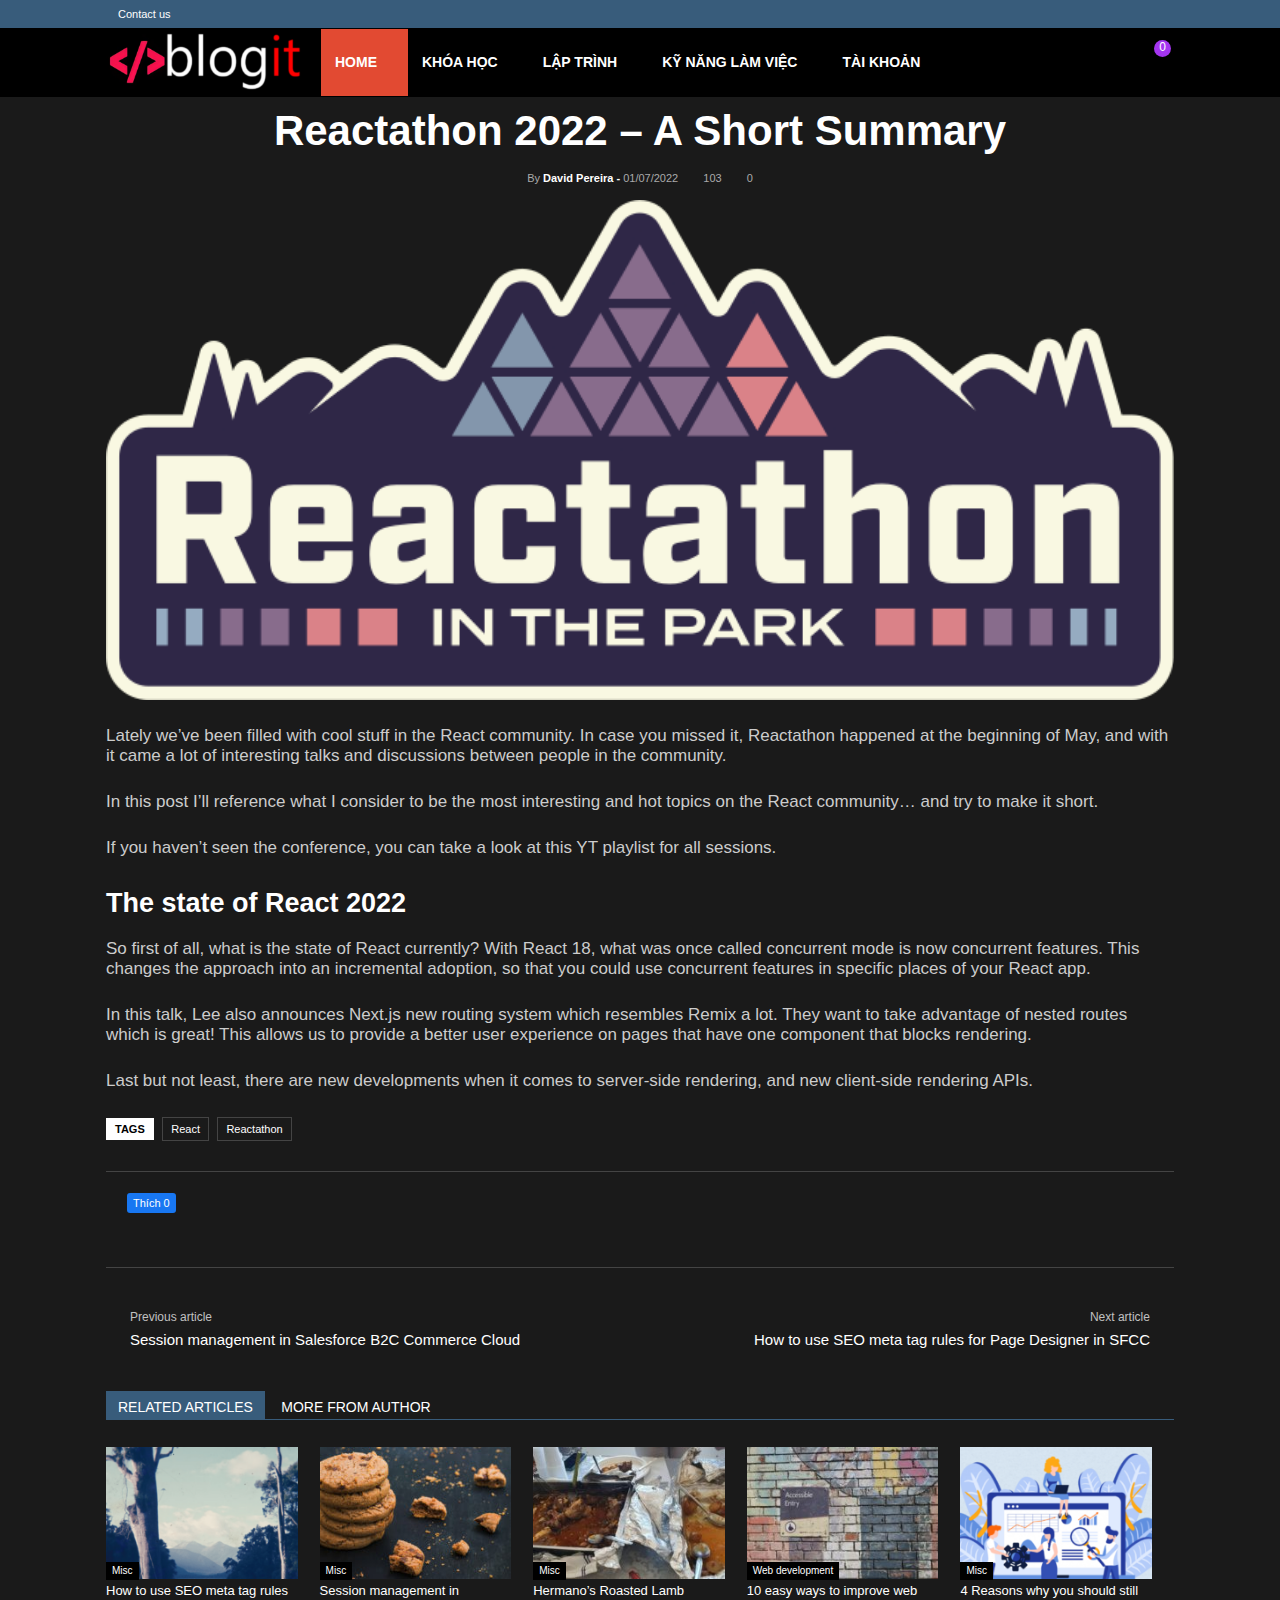
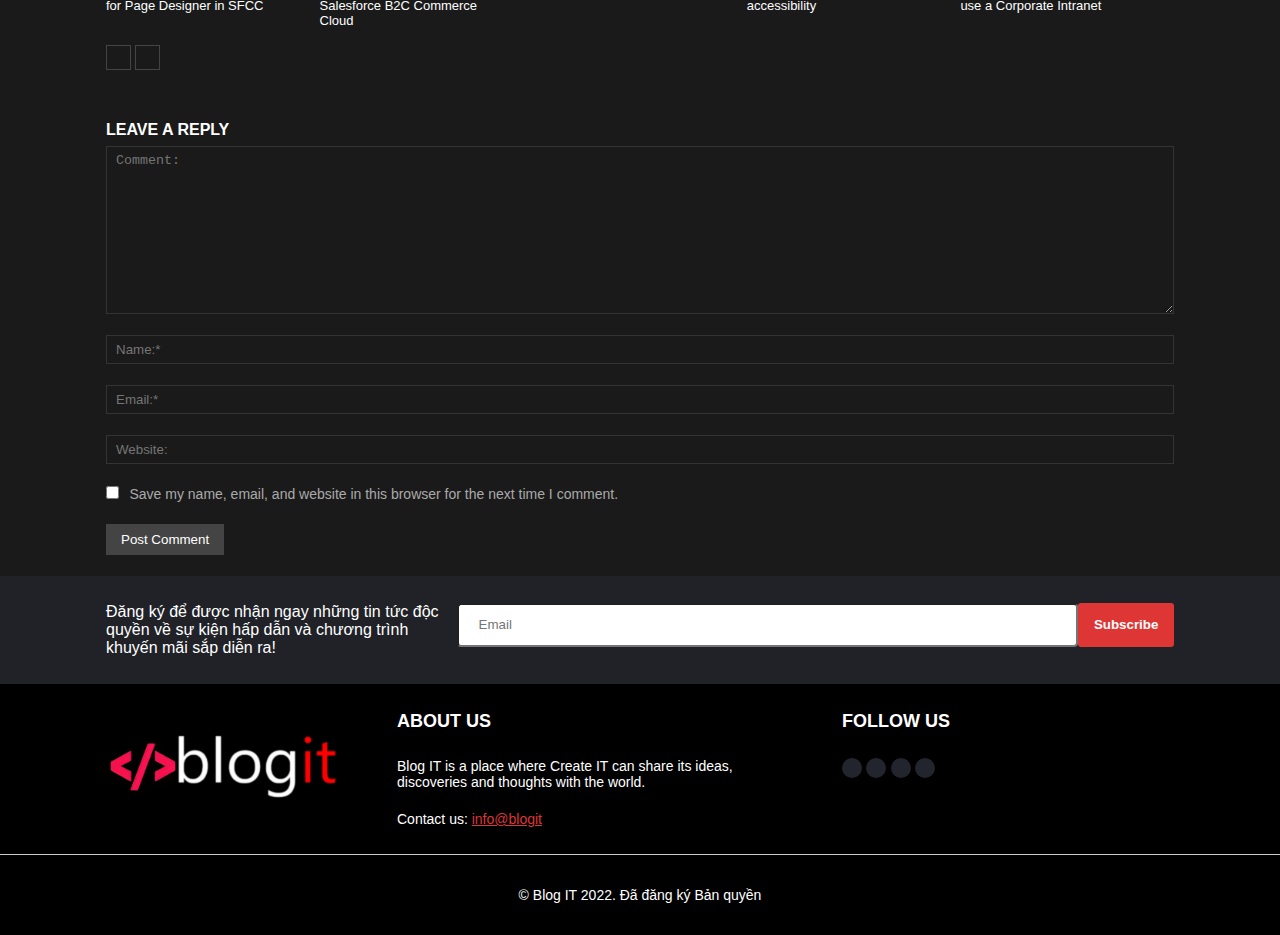
==== commit 9dba0b41: "add comment" ====
--- a/blog.html
+++ b/blog.html
@@ -1,3 +1,4 @@
+<!-- HO THANH LIEM -->
 <!DOCTYPE html>
 <html lang="en">
 
@@ -17,6 +18,7 @@
 </head>
 
 <body id="body">
+    <!-- Mobile nav -->
     <div class="mobile-nav">
         <div class="div-mobile-socials-wrapper">
             <div class="mobile-menu-socials">
@@ -65,6 +67,8 @@
             </ul>
         </div>
     </div>
+
+    <!-- Header -->
     <header id="header">
         <div class="header-top">
             <a class="header-top__link" href="/lienhe.html">Contact us</a>
@@ -132,7 +136,9 @@
             </nav>
         </div>
     </header>
-    <main id="main">
+
+    <!-- Main -->
+    <main id="main" class="main--resp">
         <article id="article">
             <section class="section-content">
                 <h1 class="section__heading--1">Reactathon 2022 – A Short Summary</h1>
@@ -202,38 +208,38 @@
                 <div class="section-related-wrapper">
                     <a href="#" class="section-related__link">
                         <div class="section-related-img-wrapper">
-                            <img src="./assets/images/blog/cookies-deaktivieren.jpg" alt="" height="" width="100%">
+                            <img src="./assets/images/blog/r1.png" alt="" height="" width="100%">
                             <span>Misc</span>
                         </div>
                         <p href="#">How to use SEO meta tag rules for Page Designer in SFCC</p>
                     </a>
                     <a href="#" class="section-related__link">
                         <div class="section-related-img-wrapper">
-                            <img src="./assets/images/blog/cookies-deaktivieren.jpg" alt="" height="" width="100%">
+                            <img src="./assets/images/blog/r2.jpg" alt="" height="" width="100%">
                             <span>Misc</span>
                         </div>
-                        <p href="#">How to use SEO meta tag rules for Page Designer in SFCC</p>
-                    </a>
-                    <a href="#" class="section-related__link">
-                        <div class="section-related-img-wrapper">
-                            <img src="./assets/images/blog/cookies-deaktivieren.jpg" alt="" height="" width="100%">
+                        <p href="#">Session management in Salesforce B2C Commerce Cloud</p>
+                    </a>
+                    <a href="#" class="section-related__link">
+                        <div class="section-related-img-wrapper">
+                            <img src="./assets/images/blog/r3.jpeg" alt="" height="" width="100%">
                             <span>Misc</span>
                         </div>
-                        <p href="#">How to use SEO meta tag rules for Page Designer in SFCC</p>
-                    </a>
-                    <a href="#" class="section-related__link">
-                        <div class="section-related-img-wrapper">
-                            <img src="./assets/images/blog/cookies-deaktivieren.jpg" alt="" height="" width="100%">
+                        <p href="#">Hermano’s Roasted Lamb</p>
+                    </a>
+                    <a href="#" class="section-related__link">
+                        <div class="section-related-img-wrapper">
+                            <img src="./assets/images/blog/r4.jpg" alt="" height="" width="100%">
+                            <span>Web development</span>
+                        </div>
+                        <p href="#">10 easy ways to improve web accessibility</p>
+                    </a>
+                    <a href="#" class="section-related__link">
+                        <div class="section-related-img-wrapper">
+                            <img src="./assets/images/blog/r5.png" alt="" height="" width="100%">
                             <span>Misc</span>
                         </div>
-                        <p href="#">How to use SEO meta tag rules for Page Designer in SFCC</p>
-                    </a>
-                    <a href="#" class="section-related__link">
-                        <div class="section-related-img-wrapper">
-                            <img src="./assets/images/blog/cookies-deaktivieren.jpg" alt="" height="" width="100%">
-                            <span>Misc</span>
-                        </div>
-                        <p href="#">How to use SEO meta tag rules for Page Designer in SFCC</p>
+                        <p href="#">4 Reasons why you should still use a Corporate Intranet</p>
                     </a>
                 </div>
                 <div class="section-related-btn-wrapper">
@@ -261,6 +267,8 @@
 
         </article>
     </main>
+
+    <!-- Footer -->
     <footer id="footer">
         <div class="footer-top-wrapper">
             <div class="footer-top">
@@ -284,7 +292,7 @@
                     <h4>ABOUT US</h4>
                     <p>Blog IT is a place where Create IT can share its ideas, discoveries and thoughts with the world.
                     </p>
-                    <p>Contact us: <a href="mailto:info@create.pt">info@create.pt</a></p>
+                    <p>Contact us: <a href="mailto:info@create.pt">info@blogit</a></p>
                 </div>
                 <div class="footer-mid-follow">
                     <h4>FOLLOW US</h4>
@@ -304,12 +312,6 @@
 
         </button>
     </footer>
-    <!-- <script>
-            const section_link = document.getElementsByClassName('section__link-animation')[0]
-            section_link.addEventListener('mouseleave', () => {
-                section_link.style.animation = 'zoomOutBackground ease-in-out 0.5s forwards'
-            })
-        </script> -->
 </body>
 
 </html>--- a/assets/css/main.css
+++ b/assets/css/main.css
@@ -1,3 +1,5 @@
+/* HO THANH LIEM */
+/* PHI NGOC TAI */
 @import url('https://fonts.googleapis.com/css2?family=Poppins:ital,wght@0,200;0,300;0,400;0,500;1,200;1,300;1,400&display=swap');
 
 * {
@@ -10,7 +12,6 @@
     background: #000;
     display: grid;
     font-family: Verdana, Geneva, sans-serif;
-    /* font-family: "Poppins"; */
 }
 
 .d-flex {
@@ -32,8 +33,8 @@
     display: none;
 }
 
+
 /* Header */
-
 #header {
     transition: 0.4s ease;
     transform: scale(1);
@@ -109,22 +110,18 @@
 }
 
 .dropdown {
-    /* width: auto; */
     position: relative;
 }
 
 .dropdown:hover .nav__item-dropdown {
-    /* display: block; */
     visibility: visible;
 }
 
 .nav__item-dropdown {
-    /* display: none; */
     visibility: hidden;
     position: absolute;
     list-style: none;
     background-color: #fff;
-    /* background-color: #0a0a0a; */
     top: 100%;
     left: -12px;
     border-radius: 2px;
@@ -143,7 +140,6 @@
     line-height: 20px;
     font-size: 12px;
     color: #111;
-    /* color: #fff; */
     text-decoration: none;
     font-weight: 450;
 }
@@ -153,11 +149,6 @@
     color: #e24a32;
 
 }
-
-
-/* .header-brand {
-    display: inline;
-} */
 
 .nav__btn-search {
     background-color: #000;
@@ -208,7 +199,6 @@
 
 .btn-search--click input {
     padding: 3px 9px;
-    /* display: inline-block; */
     height: 32px;
     border: 1px solid #e1e1e1;
     outline: none;
@@ -243,15 +233,13 @@
 @keyframes btn-search-animation-hide {
     from {
         opacity: 1;
-        /* transform: translateY(0); */
-
     }
 
     to {
         opacity: 0;
         transform: translateY(30%);
-        /* visibility: hidden;
-        display: none; */
+        visibility: hidden;
+        display: none;
     }
 }
 
@@ -287,13 +275,10 @@
 #main {
     transition: 0.4s ease;
     transform: scale(1);
-    /* height: 1500px; */
     background-color: #1a1a1a;
-    /* z-index: -1; */
 }
 
 /* Footer */
-
 #footer {
     transition: 0.4s ease;
     transform: scale(1);
@@ -350,8 +335,6 @@
 
 .footer-top__p {
     margin: 15px auto;
-    /* visibility: hidden;
-     */
     display: none;
 }
 
@@ -359,8 +342,6 @@
     background-color: #000;
     color: #fff;
 }
-
-.footer-mid {}
 
 .footer-mid__img {
     width: 25%;
@@ -443,7 +424,6 @@
     border: none;
     cursor: pointer;
     visibility: hidden;
-    /* animation: showBtnTop ease-in-out 5s; */
     border-radius: 2px;
 }
 
--- a/assets/css/blog.css
+++ b/assets/css/blog.css
@@ -1,3 +1,4 @@
+/* HO THANH LIEM */
 #article {
     width: 1068px;
     margin-left: auto;
--- a/assets/css/responsive.css
+++ b/assets/css/responsive.css
@@ -1,4 +1,6 @@
-/* Ho Thanh Liem */
+/* HO THANH LIEM */
+/* PHI NGOC TAI */
+
 /* Tablet */
 @media (min-width: 768px) and (max-width: 1024px) {
 
@@ -411,6 +413,33 @@
         margin: 0;
     }
 
+    /* Blog */
+
+    .section-content h1 {
+        font-size: 32px;
+        padding: 10px;
+    }
+
+    .section-content__img {
+        height: auto;
+    }
+
+    .section-related-wrapper {
+        display: block;
+    }
+
+    .section-related__link {
+        display: flex;
+        width: 100%;
+        margin-bottom: 26px;
+    }
+
+    .section-related-img-wrapper img {
+        margin-right: 8px;
+        width: 100px;
+        height: 70px;
+    }
+
 
     /* Phi Ngoc Tai */
     /* trang liên hệ của mobile */
@@ -485,4 +514,8 @@
         padding: 0;
         margin: 5px;
     }
+
+
+
+
 }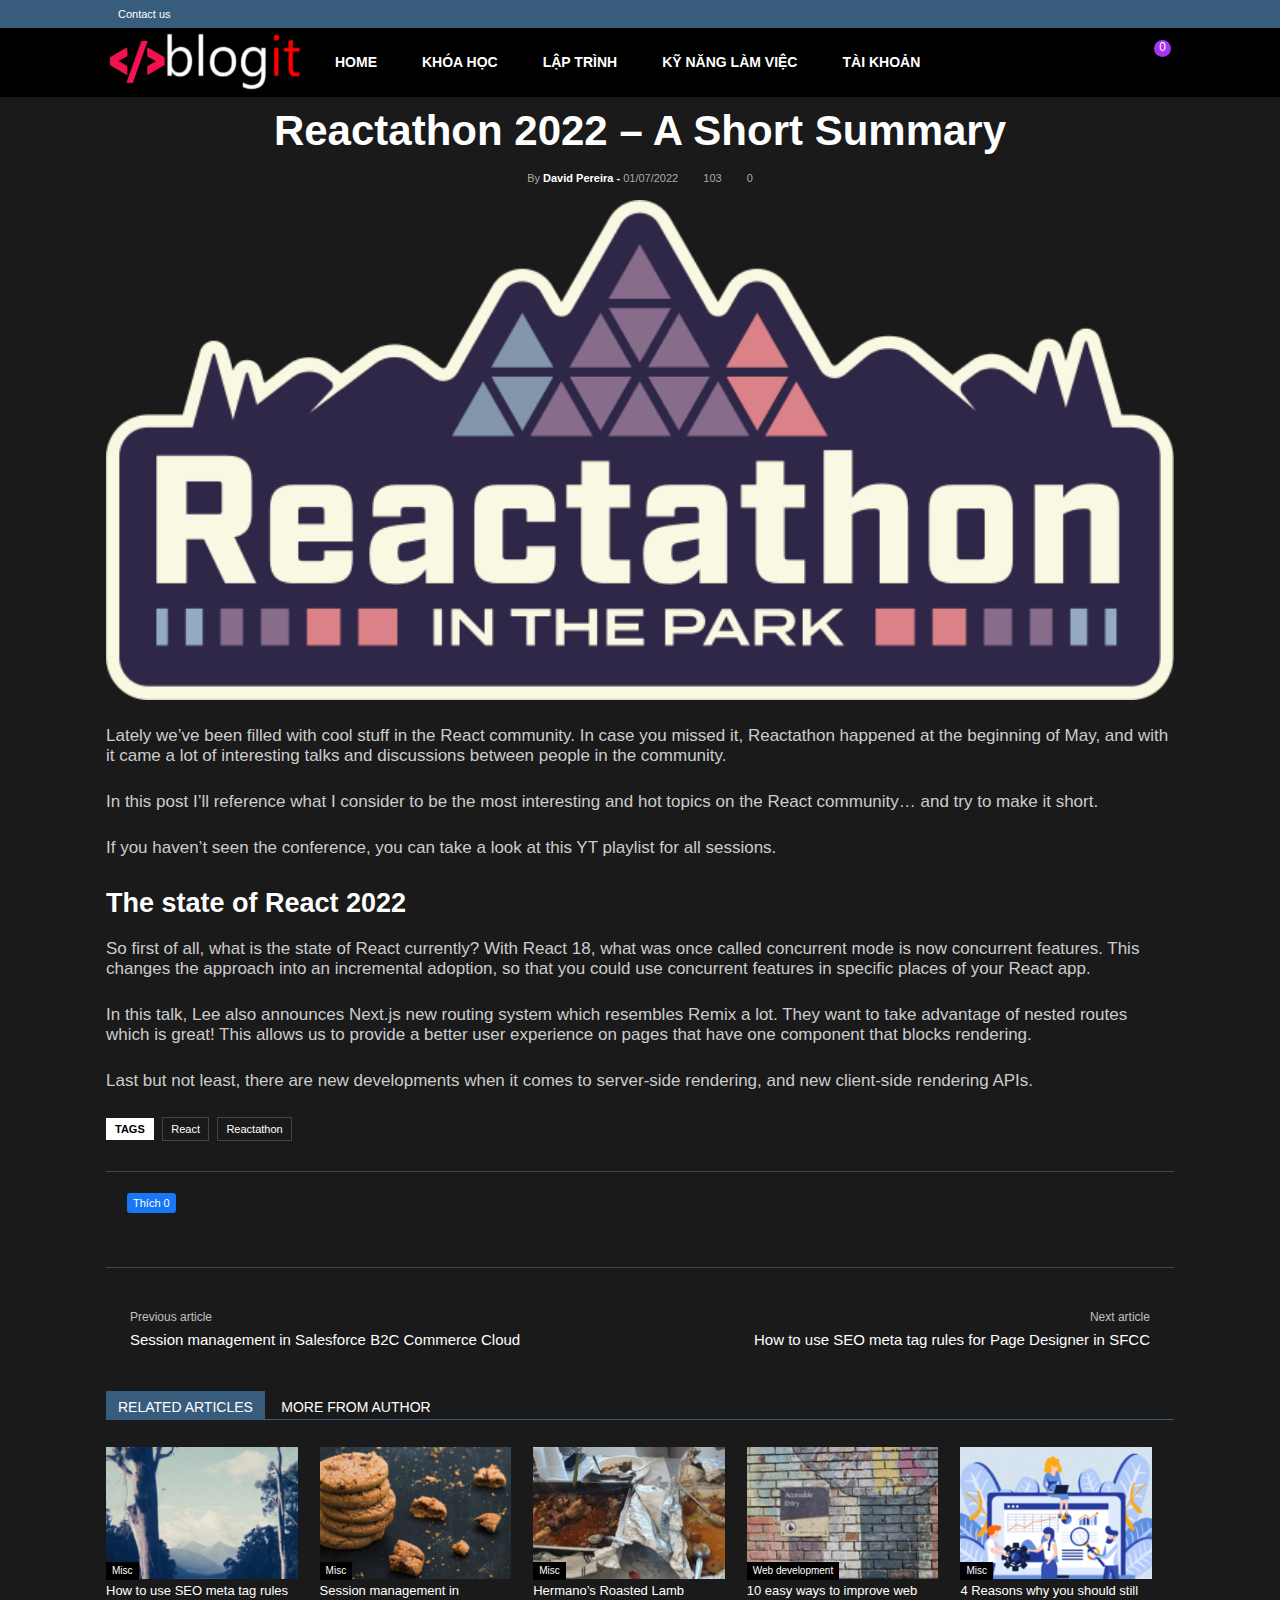
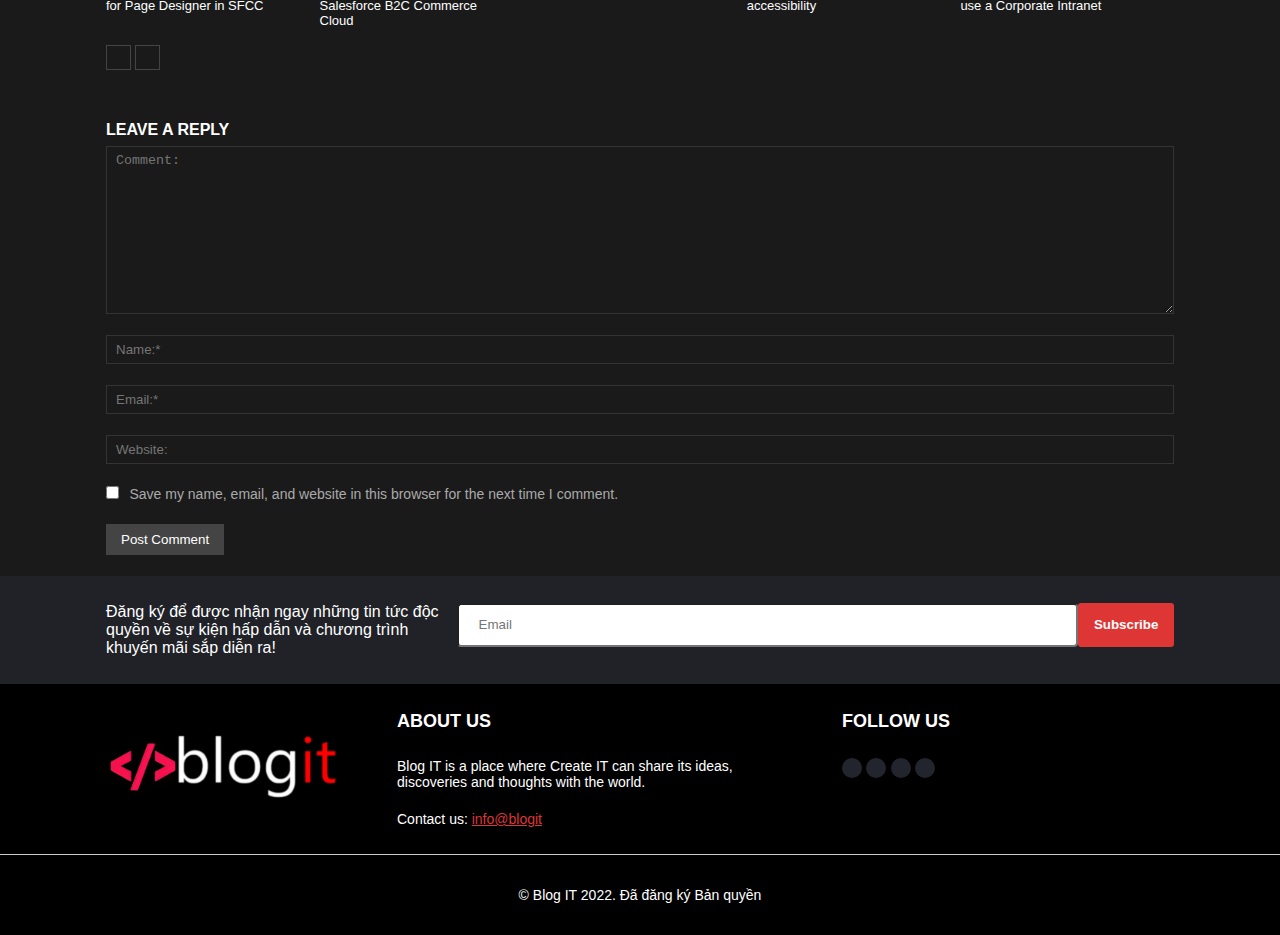
==== commit 81aa3428: "use ES6 + Course array" ====
--- a/blog.html
+++ b/blog.html
@@ -91,8 +91,7 @@
                 <ul class="nav__list">
                     <a href="#"><img src="./assets/images/logo-blogit.jpg" alt="logo" width="195px" height="67px"
                             class="nav__img"></a>
-                    <li class="nav__item" style="background: #e24a32;"><a class="nav__item-link"
-                            href="/trangchu.html">HOME</a>
+                    <li class="nav__item"><a class="nav__item-link" href="/trangchu.html">HOME</a>
                     <li class="nav__item"><a class="nav__item-link" href="/khoahoc.html">KHÓA HỌC</a>
                     </li>
                     <li class="nav__item dropdown"><a class="nav__item-link" href="#">LẬP TRÌNH <span><i
